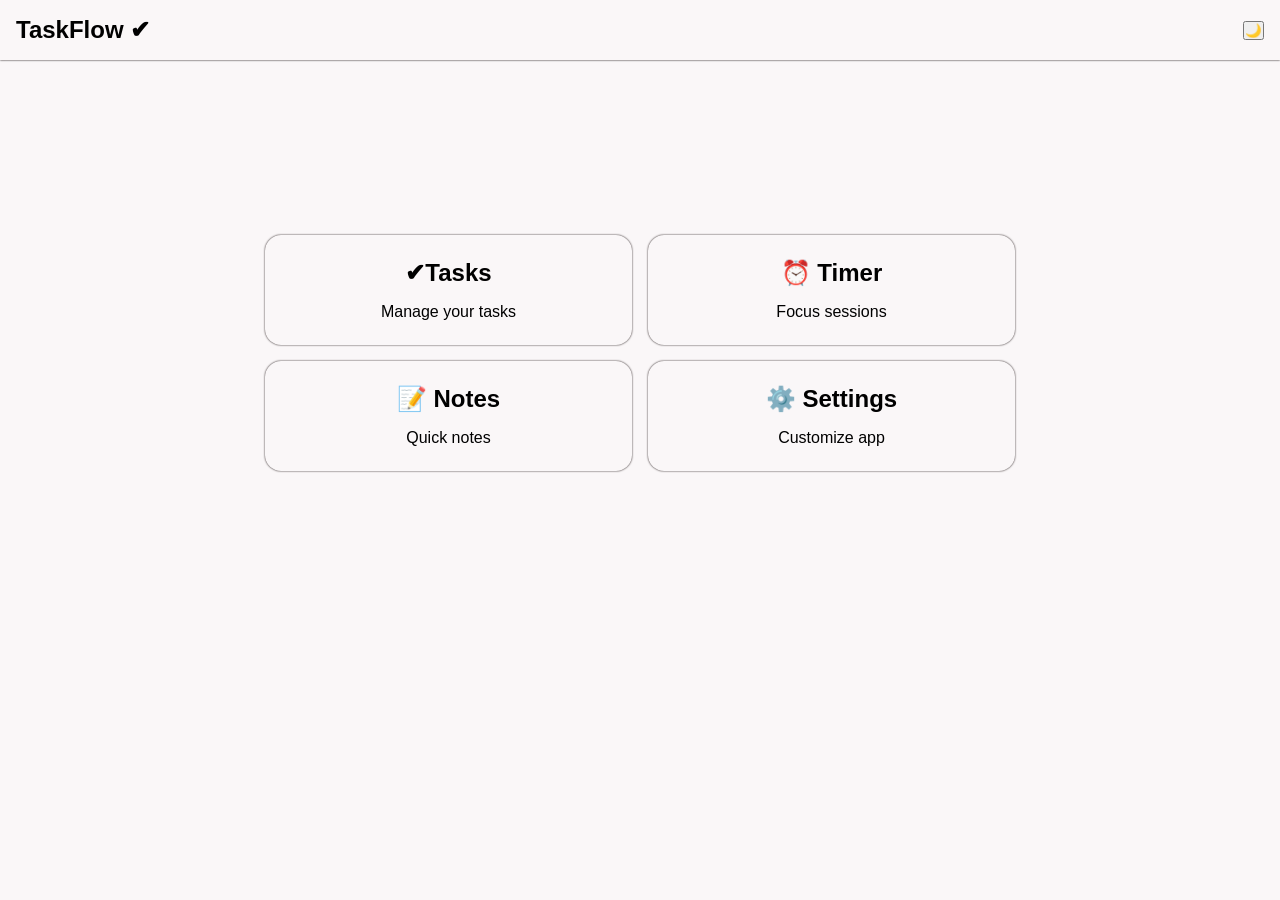
==== index.html @ 6d4df966 "changing colors and toggling" ====
<!DOCTYPE html>
<html lang="en">
<head>
    <meta charset="UTF-8">
    <meta name="viewport" content="width=device-width, initial-scale=1.0">
    <title>DashBoard</title>
   <link rel="stylesheet" href="./pages/CSS/dashboard.css">
   <script src="./pages/CSS/JAVASCRIPT/dashboard.js" defer></script>
</head>
<body>

<header class="header"> 
    <h1 class="logo">TaskFlow ✔</h1> 
    <button id="themeToggle">🌙</button>
</header> 

<!--Cards here goes-->
<main class="dashboard">

    <div class="card" id="taskflow">
        <h2>✔Tasks</h2>
        <p>Manage your tasks</p>
    </div>

    <div class="card" id="timer">
        <h2>⏰ Timer</h2>
        <p>Focus sessions</p>
    </div>

    <div class="card" id="notes">
        <h2>📝 Notes</h2>
        <p>Quick notes</p>
    </div>

    <div class="card" id="settings">
        <h2>⚙️ Settings</h2>
        <p>Customize app</p>
    </div>
    
</main>
</body>
</html>
---- pages/CSS/dashboard.css ----
* {
    margin: 0;
    padding: 0;
    box-sizing: border-box;
}

body {
    background-color: rgba(250, 247, 248, 0.881);
    font-family: 'Segoe UI', Tahoma, Geneva, Verdana, sans-serif;
    min-height: 100vh;
    color: black;
}

/* Header */

.header {
    display: flex;
    justify-content: space-between;
    align-items: center;
    padding: 1em;
    box-shadow: 0 0 2px rgb(13, 6, 6);
}

.header h1 {
    font-size: 1.5em;
}

.bgColor{
    background: black;
    color: white;
}

.bgColor header {
    box-shadow: 0 0 5px white;
}

.bgColor .card {
     box-shadow: 0 0 2px rgb(248, 245, 245);
}

.bgColor .card p {
    color: white;
}

.bgColor .card:hover{
    box-shadow: 0 6px 0 white;
    border: 1px solid white;
    color: white;
} 

.bgColor .card:hover p{
    color: white;
}

/* Dashboard */

.dashboard {
    min-height: 65vh;

    display: grid;
    grid-template-columns: repeat(2, 1fr);
    gap: 1em;

    width: 90%;
    max-width: 750px;

    margin: auto;

    justify-content: center;
    align-content: center;
}

/* Cards */

.card {
    width: 100%;

    display: flex;
    flex-direction: column;
    justify-content: center;
    align-items: center;

    padding: 1.5em;

    border-radius: 1em;
    background-color: transparent;
    box-shadow: 0 0 2px rgb(19, 9, 9);

    cursor: pointer;
    transition: 0.3s;
}

.card p {
    margin-top: 1em;
    color: black;
}

.card:hover {
    transform: translateY(-6px);
    background-color: transparent;
    box-shadow: 0 6px 0 black;
    color: black;
    border: 1px solid black;
}

.card:hover p {
    color: rgba(0, 0, 255, 0.317);
}

/* Mobile */

@media (max-width: 600px) {

    body {
         background-color: transparent;
    }

    .header {
        margin: 1em;
        padding: 0.8em;
        border-radius: 2em;
        box-shadow: 0 0 5px rgb(11, 5, 5);
    }

    .card p {
        color: black;
    }


    .logo {
        font-size: 1.4rem;
    }

    .dashboard {
        width: 90%;
        display: flex;
        flex-direction: column;
    }
}
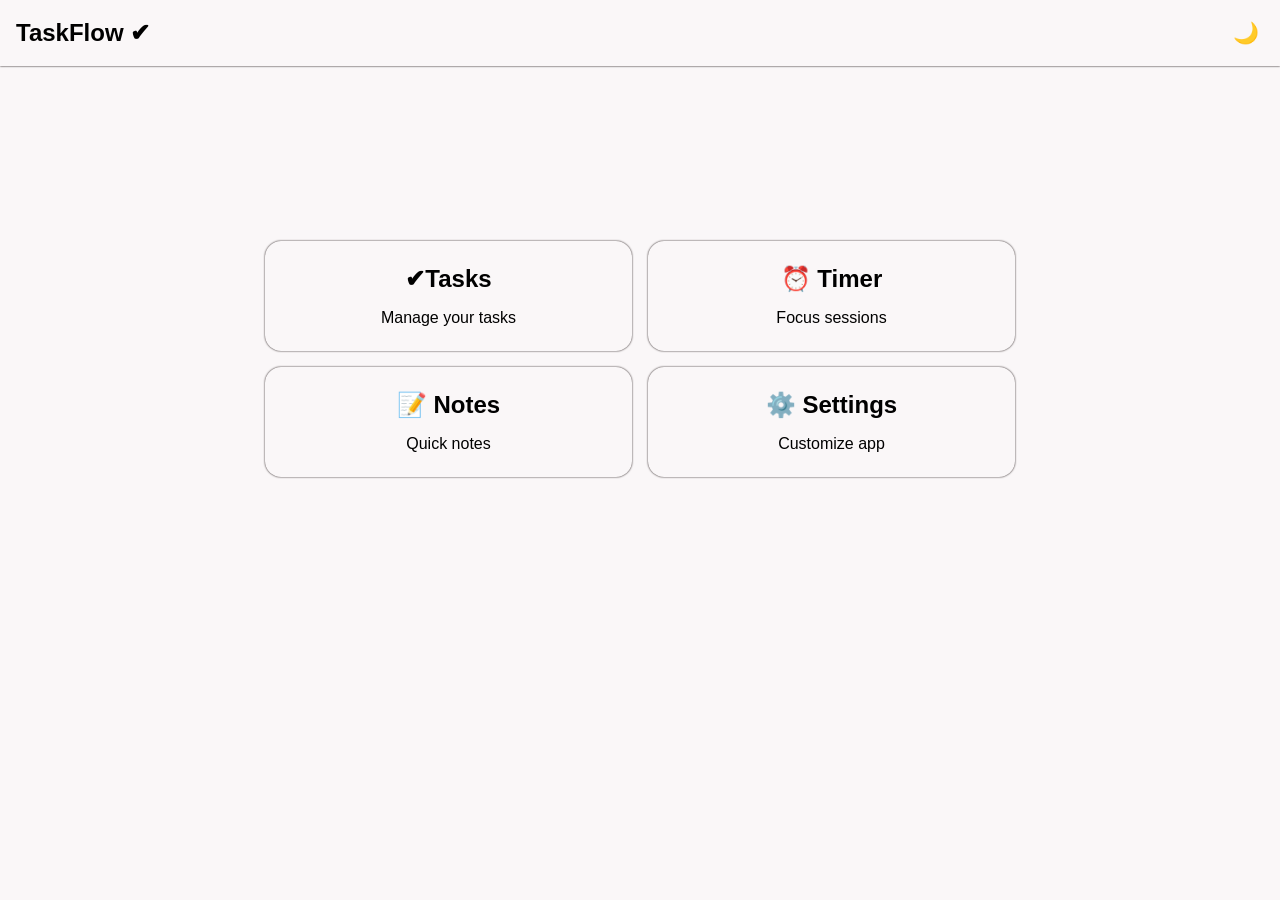
==== commit 2379c1d2: "added title for toggle button" ====
--- a/index.html
+++ b/index.html
@@ -11,7 +11,7 @@
 
 <header class="header"> 
     <h1 class="logo">TaskFlow ✔</h1> 
-    <button id="themeToggle">🌙</button>
+    <button id="themeToggle" title="dark mode">🌙</button>
 </header> 
 
 <!--Cards here goes-->
--- a/pages/CSS/dashboard.css
+++ b/pages/CSS/dashboard.css
@@ -23,6 +23,14 @@
 
 .header h1 {
     font-size: 1.5em;
+}
+
+/* //STYLING TOGGLE BUTTON HERE */
+#themeToggle {
+    font-size: 1.3em;
+    background: transparent;
+    border: none;
+    padding: 5px;
 }
 
 .bgColor{
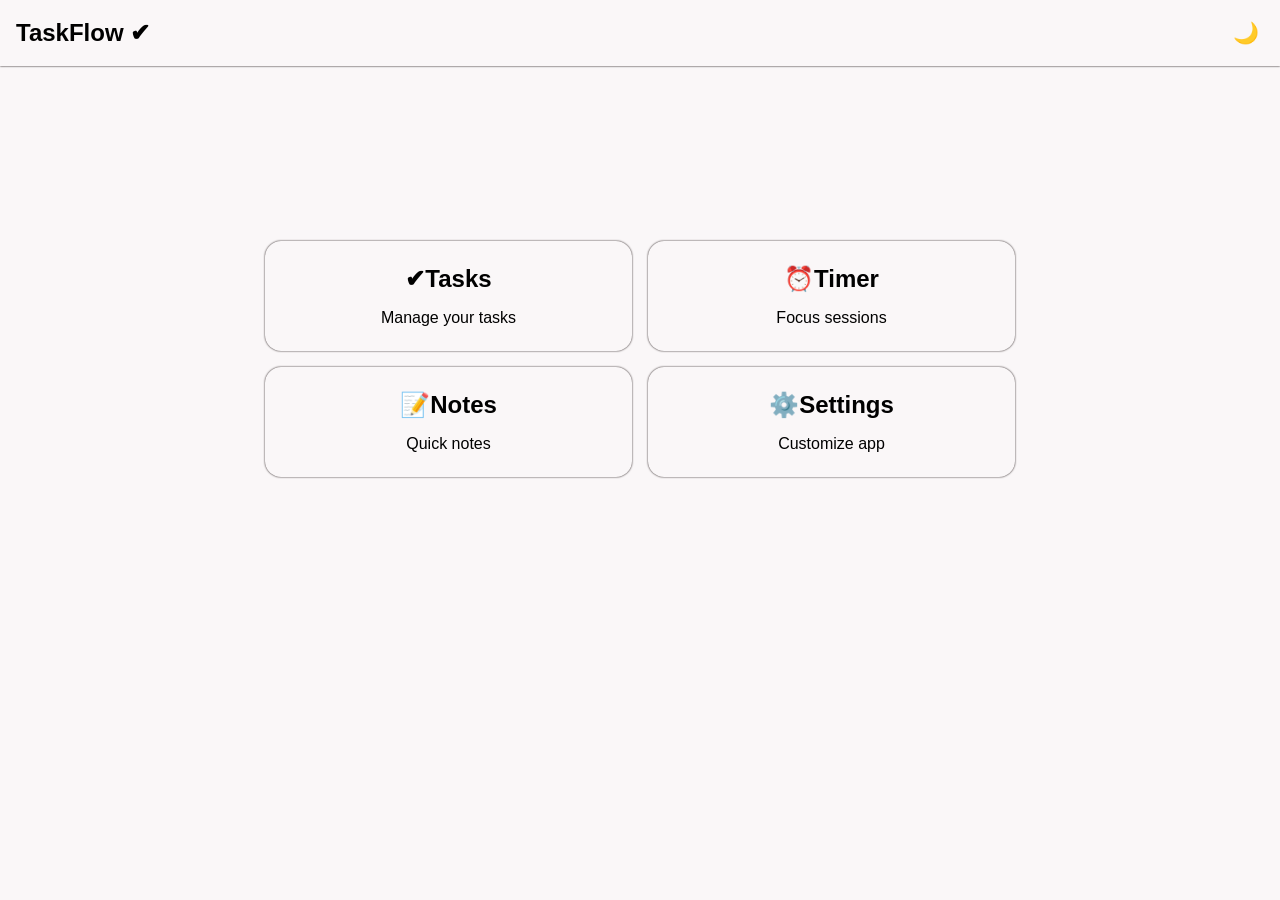
==== commit c1b1d7f7: "spacing adjust" ====
--- a/index.html
+++ b/index.html
@@ -18,24 +18,25 @@
 <main class="dashboard">
 
     <div class="card" id="taskflow">
-        <h2>✔Tasks</h2>
+        <h2 title="Tasks enter here">✔Tasks</h2>
         <p>Manage your tasks</p>
     </div>
 
     <div class="card" id="timer">
-        <h2>⏰ Timer</h2>
+        <h2 title="Set timer and do work">⏰Timer</h2>
         <p>Focus sessions</p>
     </div>
 
     <div class="card" id="notes">
-        <h2>📝 Notes</h2>
+        <h2 title="Write Your thoughts">📝Notes</h2>
         <p>Quick notes</p>
     </div>
 
     <div class="card" id="settings">
-        <h2>⚙️ Settings</h2>
+        <h2 title="settings">⚙️Settings</h2>
         <p>Customize app</p>
     </div>
+
     
 </main>
 </body>
--- a/pages/CSS/dashboard.css
+++ b/pages/CSS/dashboard.css
@@ -51,7 +51,7 @@
 }
 
 .bgColor .card:hover{
-    box-shadow: 0 6px 0 white;
+    box-shadow: 0 6px 5px white;
     border: 1px solid white;
     color: white;
 } 
@@ -101,12 +101,13 @@
 .card p {
     margin-top: 1em;
     color: black;
+    font-family:'Trebuchet MS', 'Lucida Sans Unicode', 'Lucida Grande', 'Lucida Sans', Arial, sans-serif;
 }
 
 .card:hover {
     transform: translateY(-6px);
     background-color: transparent;
-    box-shadow: 0 6px 0 black;
+    box-shadow: 0 6px 5px rgb(18, 2, 2);
     color: black;
     border: 1px solid black;
 }
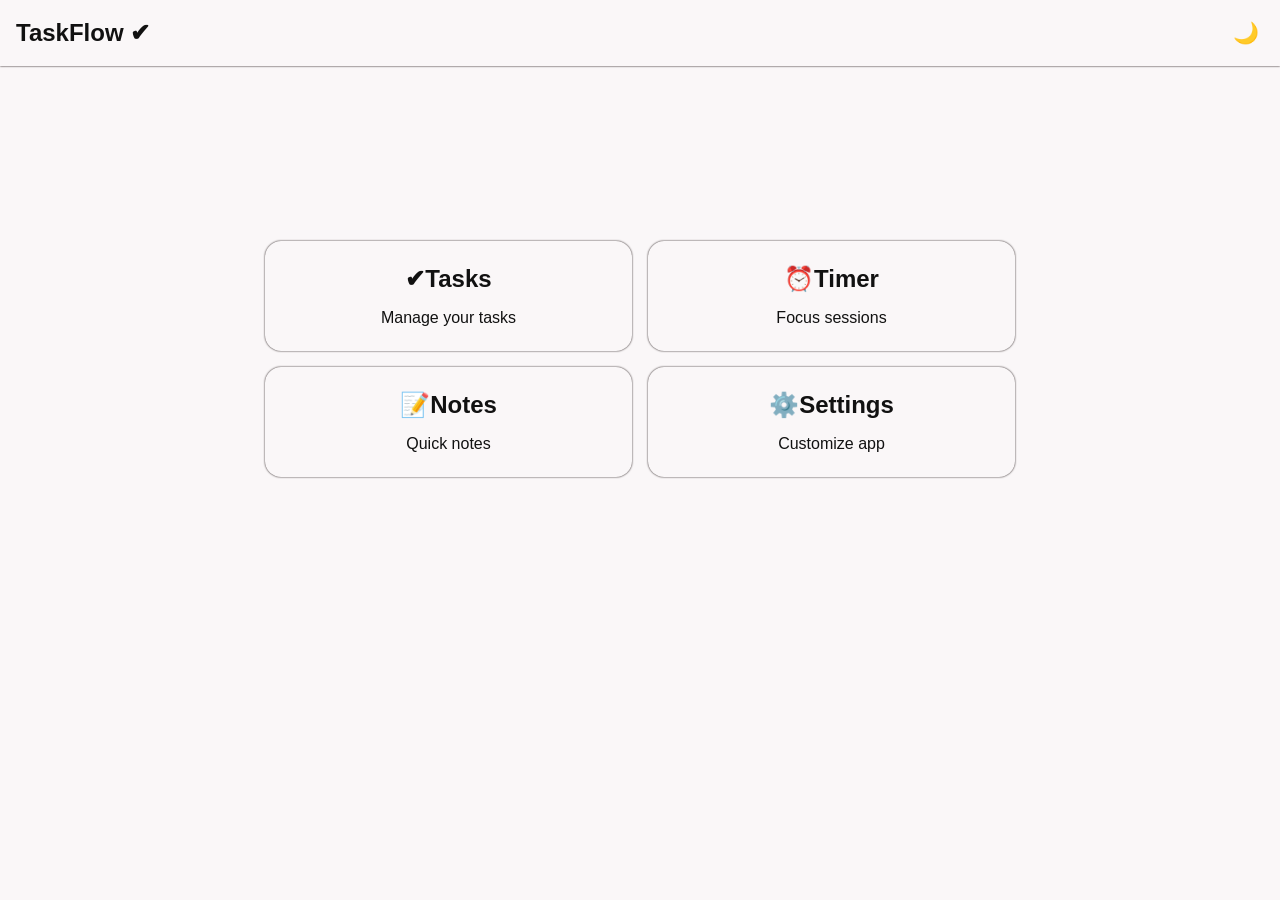
==== commit 6a617eb7: "creating themes for entire webpage" ====
--- a/index.html
+++ b/index.html
@@ -5,6 +5,8 @@
     <meta name="viewport" content="width=device-width, initial-scale=1.0">
     <title>DashBoard</title>
    <link rel="stylesheet" href="./pages/CSS/dashboard.css">
+
+   <script src="./pages/CSS/JAVASCRIPT/theme.js" defer></script>
    <script src="./pages/CSS/JAVASCRIPT/dashboard.js" defer></script>
 </head>
 <body>
@@ -36,8 +38,6 @@
         <h2 title="settings">⚙️Settings</h2>
         <p>Customize app</p>
     </div>
-
-    
 </main>
 </body>
 </html>
--- a/pages/CSS/dashboard.css
+++ b/pages/CSS/dashboard.css
@@ -4,12 +4,30 @@
     box-sizing: border-box;
 }
 
+:root {
+    --bg-color: #faf7f8;
+    --text-color: #111111;
+    --card-color: transparent;
+    --border-color: #130909;
+    --shadow-color: #130909;
+}
+
+.dark {
+    --bg-color: #121212;
+    --text-color: #ffffff;
+    --card-color: transparent;
+    --border-color: #ffffff;
+    --shadow-color: #ffffff;
+}
+
+
 body {
-    background-color: rgba(250, 247, 248, 0.881);
+    background-color: var(--bg-color);
     font-family: 'Segoe UI', Tahoma, Geneva, Verdana, sans-serif;
     min-height: 100vh;
-    color: black;
+    color: var(--text-color);
 }
+
 
 /* Header */
 
@@ -18,7 +36,7 @@
     justify-content: space-between;
     align-items: center;
     padding: 1em;
-    box-shadow: 0 0 2px rgb(13, 6, 6);
+    box-shadow: 0 0 2px var(--shadow-color);
 }
 
 .header h1 {
@@ -33,32 +51,6 @@
     padding: 5px;
 }
 
-.bgColor{
-    background: black;
-    color: white;
-}
-
-.bgColor header {
-    box-shadow: 0 0 5px white;
-}
-
-.bgColor .card {
-     box-shadow: 0 0 2px rgb(248, 245, 245);
-}
-
-.bgColor .card p {
-    color: white;
-}
-
-.bgColor .card:hover{
-    box-shadow: 0 6px 5px white;
-    border: 1px solid white;
-    color: white;
-} 
-
-.bgColor .card:hover p{
-    color: white;
-}
 
 /* Dashboard */
 
@@ -91,8 +83,8 @@
     padding: 1.5em;
 
     border-radius: 1em;
-    background-color: transparent;
-    box-shadow: 0 0 2px rgb(19, 9, 9);
+    background-color: var(--card-color);
+    box-shadow: 0 0 2px var(--shadow-color);
 
     cursor: pointer;
     transition: 0.3s;
@@ -100,20 +92,20 @@
 
 .card p {
     margin-top: 1em;
-    color: black;
+    color: var(--text-color);
     font-family:'Trebuchet MS', 'Lucida Sans Unicode', 'Lucida Grande', 'Lucida Sans', Arial, sans-serif;
 }
 
 .card:hover {
     transform: translateY(-6px);
-    background-color: transparent;
-    box-shadow: 0 6px 5px rgb(18, 2, 2);
-    color: black;
-    border: 1px solid black;
+    background-color: var(--card-color);
+    box-shadow: 3px 4px 5px var(--shadow-color);
+    color: var(--text-color);
+    border: none;
 }
 
 .card:hover p {
-    color: rgba(0, 0, 255, 0.317);
+    color: var(--text-color);
 }
 
 /* Mobile */
